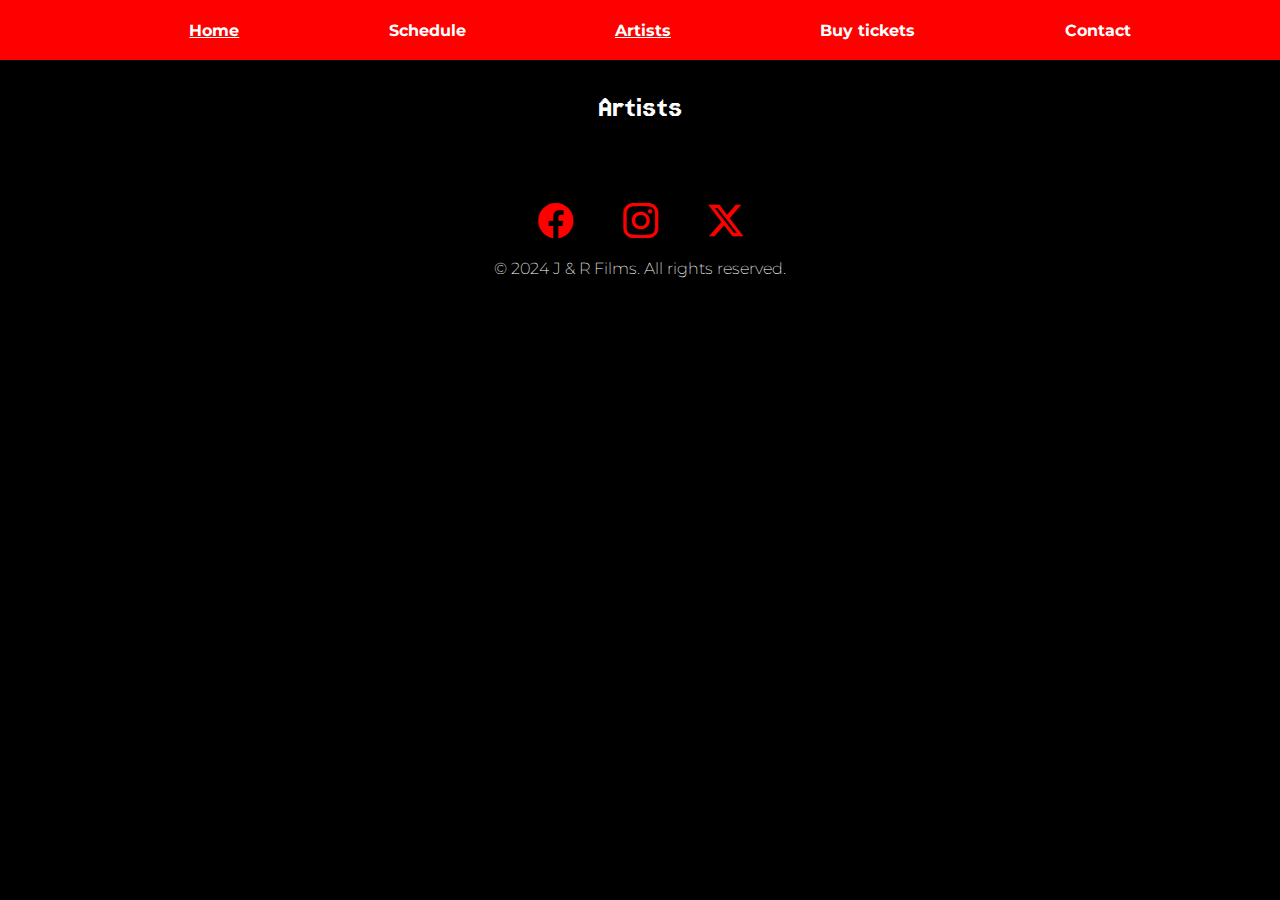
==== artists.html @ 6e3b70c7 "renaming clases flex-column and flex-row" ====
<!DOCTYPE html>
<html lang="en">
<head>
    <meta charset="UTF-8">
    <meta name="viewport" content="width=device-width, initial-scale=1.0">
    <title>J & R Films</title>
    <!-- Bootstrap icons -->
    <link rel="stylesheet" href="https://cdn.jsdelivr.net/npm/bootstrap-icons@1.11.3/font/bootstrap-icons.min.css">
    <!-- Google font - Jersey 15 -->
    <link rel="preconnect" href="https://fonts.googleapis.com">
    <link rel="preconnect" href="https://fonts.gstatic.com" crossorigin>
    <link href="https://fonts.googleapis.com/css2?family=Jersey+15&family=Montserrat:ital,wght@0,100..900;1,100..900&display=swap" rel="stylesheet">
    <!-- Google font - Montserrat -->
    <link rel="preconnect" href="https://fonts.googleapis.com">
    <link rel="preconnect" href="https://fonts.gstatic.com" crossorigin>
    <link href="https://fonts.googleapis.com/css2?family=Jersey+15&family=Montserrat:ital,wght@0,100..900;1,100..900&display=swap" rel="stylesheet">
    <link rel="stylesheet" href="css/styles.css">
</head>
<body>
    <header>
        <nav id="menu" class="raleway-regular">
            <ul>
                <li><a style="text-decoration: underline;" href="index.html">Home</a></li>
                <li><a href="#">Schedule</a></li>
                <li><a style="text-decoration: underline;" href="artists.html">Artists</a></li>
                <li><a href="purchase-ticket.html">Buy tickets</a></li>
                <li><a href="#">Contact</a></li>
            </ul>
        </nav>
    </header>
    <main>
        <div class="flex-column">
            <h1>Artists</h1>
        </div>
    </main>
    <footer>
        <div>
            <i class="bi bi-facebook"></i>
            <i class="bi bi-instagram"></i>
            <i class="bi bi-twitter-x"></i>
        </div>
        <p>&copy; 2024 J & R Films. All rights reserved.</p>
    </footer>
    <script type="text/javascript" src="js/mock-data.js"></script>
    <script type="text/javascript" src="js/app.js"></script>
</body>
</html>
---- css/styles.css ----
* {
    font-family: "Montserrat", sans-serif;
    font-weight: 200;
    color: white;
}

h1 {
    font-family: "Jersey 15", sans-serif;
}

button {
    background-color: red;
    padding: 10px;
    cursor: pointer;
    border-radius: 10px;
    font-weight: bold;
}

body {
    margin: 0;
    background-color: black;
}

.bi {
    color: red;
    font-size: 70px;
}

select, input {
    color: gray;
    height: 40px;
}

li {
    list-style: none;
}

/*
    menu styles
*/

#menu {
    background-color: red;
}

#menu>ul {
    display: flex;
    flex-direction: row;
    justify-content: space-evenly;
    list-style-type: none;
    height: 60px;
    align-items: center;
    margin: 0;
}

#menu>ul>li>a {
    cursor: pointer;
    text-decoration: none;
    font-weight: bold;
}

#menu>ul>li>a:hover {
    color: lightgray;
    cursor: pointer;
}

/*
    wallpaper-container styles
*/

#wallpaper-container {
    background-image: url('../img/spider-man-no-way-home-wallpaper.jpg');
    height:550px;
    background-size: cover;
    background-position: center;
    background-repeat: no-repeat;
}

/*
    footer styles
*/

footer {
    display: flex;
    flex-direction: column;
    align-items: center;
    padding: 45px;
}

footer div {
    display: flex;
    flex-direction: row;
    gap: 50px;
}

footer .bi {
    font-size: 35px;
}

/* flex-column */

.flex-column {
    display: flex;
    flex-direction: column;
    text-align: center;
    gap: 15px;
    padding: 0;
    margin: 10px;
}

#artist-list li {
    display: flex;
    flex-direction: row;
    gap: 0px;
    border: 3px dotted red;
    padding: 10px;
    border-radius: 10px;
    text-align: left;
    margin-left: 20%;
    margin-right: 20%;
}

#artist-list div {
    width: 50%;
}

#artist-list img {
    width: 50%;
}

.form {
    display: flex;
    flex-direction: column;
    gap: 20px;
    justify-content: center;
    text-align: center;
    border: 3px dotted red;
    border-radius: 10px;
    padding: 10px;
    margin-left: 30%;
    margin-right: 30%;
    
}

/* flex-row */

.flex-row {
    display: flex;
    flex-direction: row;
    justify-content: center;
    flex-wrap: wrap;
    gap: 20px;
    padding: 0;
}

.flex-row li {
    width: 300px;
    display: flex;
    flex-direction: column;
    gap: 0px;
    border: 3px dotted red;
    padding: 10px;
    border-radius: 10px;
    text-align: left;
}

.flex-row .bi {
    text-align: center;
}

img {
    width: 300px;
    height: 450px;
    border-radius: 10px;
}
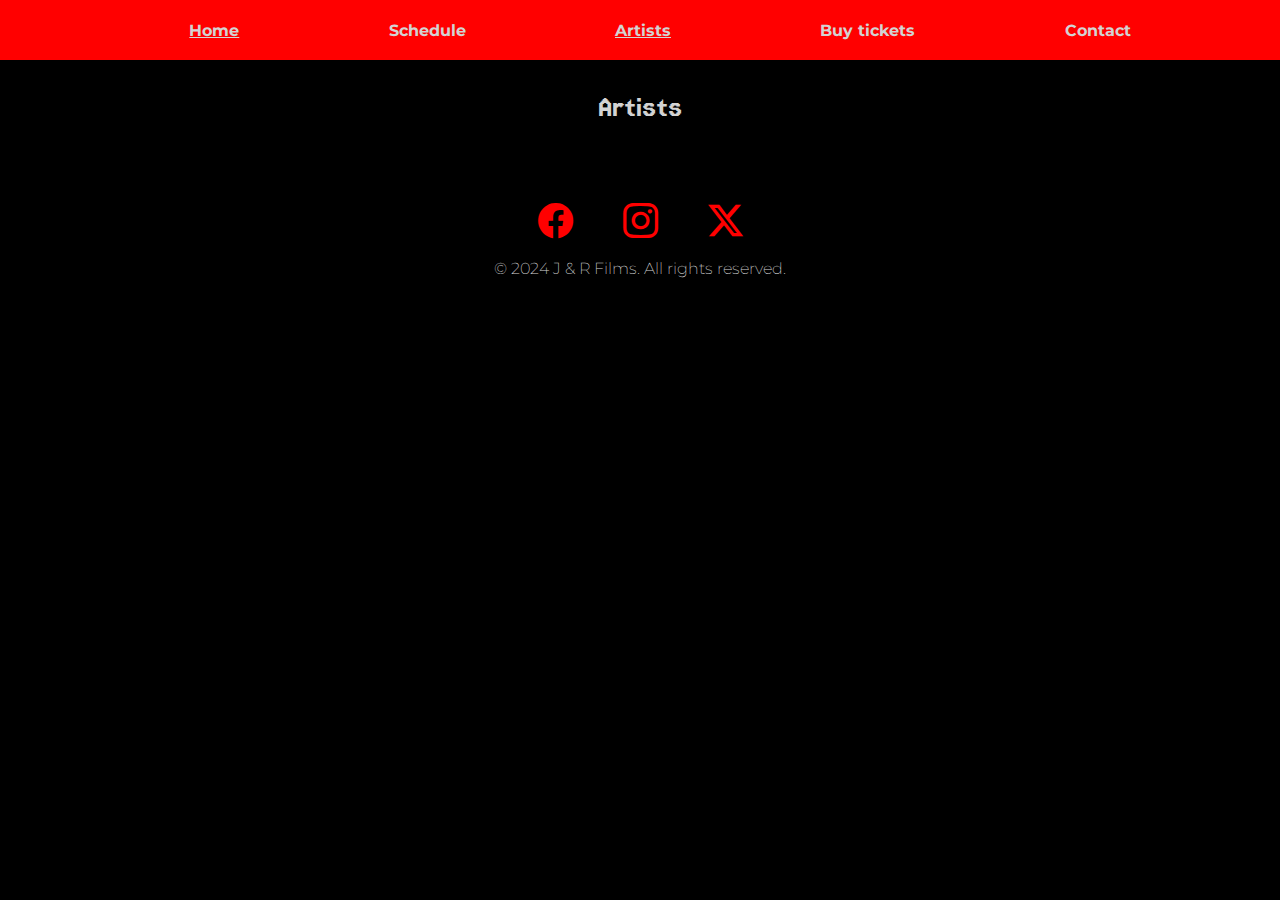
==== commit f296859d: "updating artists styles" ====
--- a/artists.html
+++ b/artists.html
@@ -29,7 +29,7 @@
         </nav>
     </header>
     <main>
-        <div class="flex-column">
+        <div class="flex-column container">
             <h1>Artists</h1>
         </div>
     </main>
--- a/css/styles.css
+++ b/css/styles.css
@@ -1,7 +1,7 @@
 * {
     font-family: "Montserrat", sans-serif;
     font-weight: 200;
-    color: white;
+    color: lightgray;
 }
 
 h1 {
@@ -9,11 +9,18 @@
 }
 
 button {
-    background-color: red;
     padding: 10px;
     cursor: pointer;
     border-radius: 10px;
     font-weight: bold;
+}
+
+.btn-primary {
+    background-color: red;
+}
+
+.btn-secondary {
+    background-color: black;
 }
 
 body {
@@ -31,13 +38,29 @@
     height: 40px;
 }
 
-li {
+ul {
     list-style: none;
 }
 
-/*
-    menu styles
-*/
+strong {
+    font-weight: 400;
+}
+
+.form {
+    display: flex;
+    flex-direction: column;
+    gap: 20px;
+    justify-content: center;
+    text-align: center;
+    border: 3px dotted red;
+    border-radius: 10px;
+    padding: 10px;
+    margin-left: 30%;
+    margin-right: 30%;
+    
+}
+
+/* menu */
 
 #menu {
     background-color: red;
@@ -47,7 +70,6 @@
     display: flex;
     flex-direction: row;
     justify-content: space-evenly;
-    list-style-type: none;
     height: 60px;
     align-items: center;
     margin: 0;
@@ -64,9 +86,7 @@
     cursor: pointer;
 }
 
-/*
-    wallpaper-container styles
-*/
+/* wallpaper-container */
 
 #wallpaper-container {
     background-image: url('../img/spider-man-no-way-home-wallpaper.jpg');
@@ -76,9 +96,7 @@
     background-repeat: no-repeat;
 }
 
-/*
-    footer styles
-*/
+/* footer */
 
 footer {
     display: flex;
@@ -102,66 +120,105 @@
 .flex-column {
     display: flex;
     flex-direction: column;
-    text-align: center;
-    gap: 15px;
-    padding: 0;
+}
+
+/* flex-row */
+
+.flex-row {
+    display: flex;
+    flex-direction: row;
+    justify-content: center;
+    flex-wrap: wrap;
+    gap: 20px;
+}
+
+/* films-list */
+
+#films-list > li {
+    display: flex;
+    flex-direction: column;
+    justify-content: center;
+    flex-wrap: wrap;
+    width: 300px;
+    background-color: red;
+    border-radius: 10px;
+    text-align: left;
+}
+
+#films-list > li > div {
+    display: flex;
+    flex-direction: column;
+    gap: 5px;
     margin: 10px;
 }
 
-#artist-list li {
-    display: flex;
-    flex-direction: row;
-    gap: 0px;
-    border: 3px dotted red;
-    padding: 10px;
-    border-radius: 10px;
+/* pricing-list */
+
+#pricing-list > li {
+    display: flex;
+    flex-direction: column;
+    justify-content: center;
+    flex-wrap: wrap;
+    border: 2px solid red;
+    padding: 50px;
+    border-radius: 10px;
+    text-align: center;
+    gap: 20px;
+}
+
+.ticket-icon {
+    font-size: 80px;
+}
+
+.ticket-name {
+    font-size: 20px;
+    text-transform: uppercase;
+    font-weight: bold;
+}
+
+.ticket-price {
+    font-size: 40px;
+    text-transform: uppercase;
+    font-weight: bold;
+}
+
+
+#pricing-list > li > div {
+    display: flex;
+    flex-direction: column;
+    gap: 12px;
     text-align: left;
+}
+
+.bi-small {
+    font-size: 18px;
+}
+
+/* artist-list */
+
+#artist-list > li {
+    display: flex;
+    flex-direction: row;
+    background-color: red;
+    margin: 10px;
+    text-align: left;
+    border-radius: 10px;
     margin-left: 20%;
     margin-right: 20%;
 }
 
-#artist-list div {
+#artist-list > li > img {
+    border-top-left-radius: 10px;
+    border-bottom-left-radius: 10px;
     width: 50%;
 }
 
-#artist-list img {
-    width: 50%;
-}
-
-.form {
-    display: flex;
-    flex-direction: column;
-    gap: 20px;
-    justify-content: center;
-    text-align: center;
-    border: 3px dotted red;
-    border-radius: 10px;
-    padding: 10px;
-    margin-left: 30%;
-    margin-right: 30%;
-    
-}
-
-/* flex-row */
-
-.flex-row {
-    display: flex;
-    flex-direction: row;
-    justify-content: center;
-    flex-wrap: wrap;
-    gap: 20px;
-    padding: 0;
-}
-
-.flex-row li {
-    width: 300px;
-    display: flex;
-    flex-direction: column;
-    gap: 0px;
-    border: 3px dotted red;
-    padding: 10px;
-    border-radius: 10px;
-    text-align: left;
+#artist-list > li > div {
+    display: flex;
+    flex-direction: column;
+    justify-content: center;
+    padding: 40px;
+    gap: 10px;
 }
 
 .flex-row .bi {
@@ -171,5 +228,10 @@
 img {
     width: 300px;
     height: 450px;
-    border-radius: 10px;
-}
+}
+
+.container {
+    text-align: center;
+    padding: 0;
+    margin: 10px;
+}
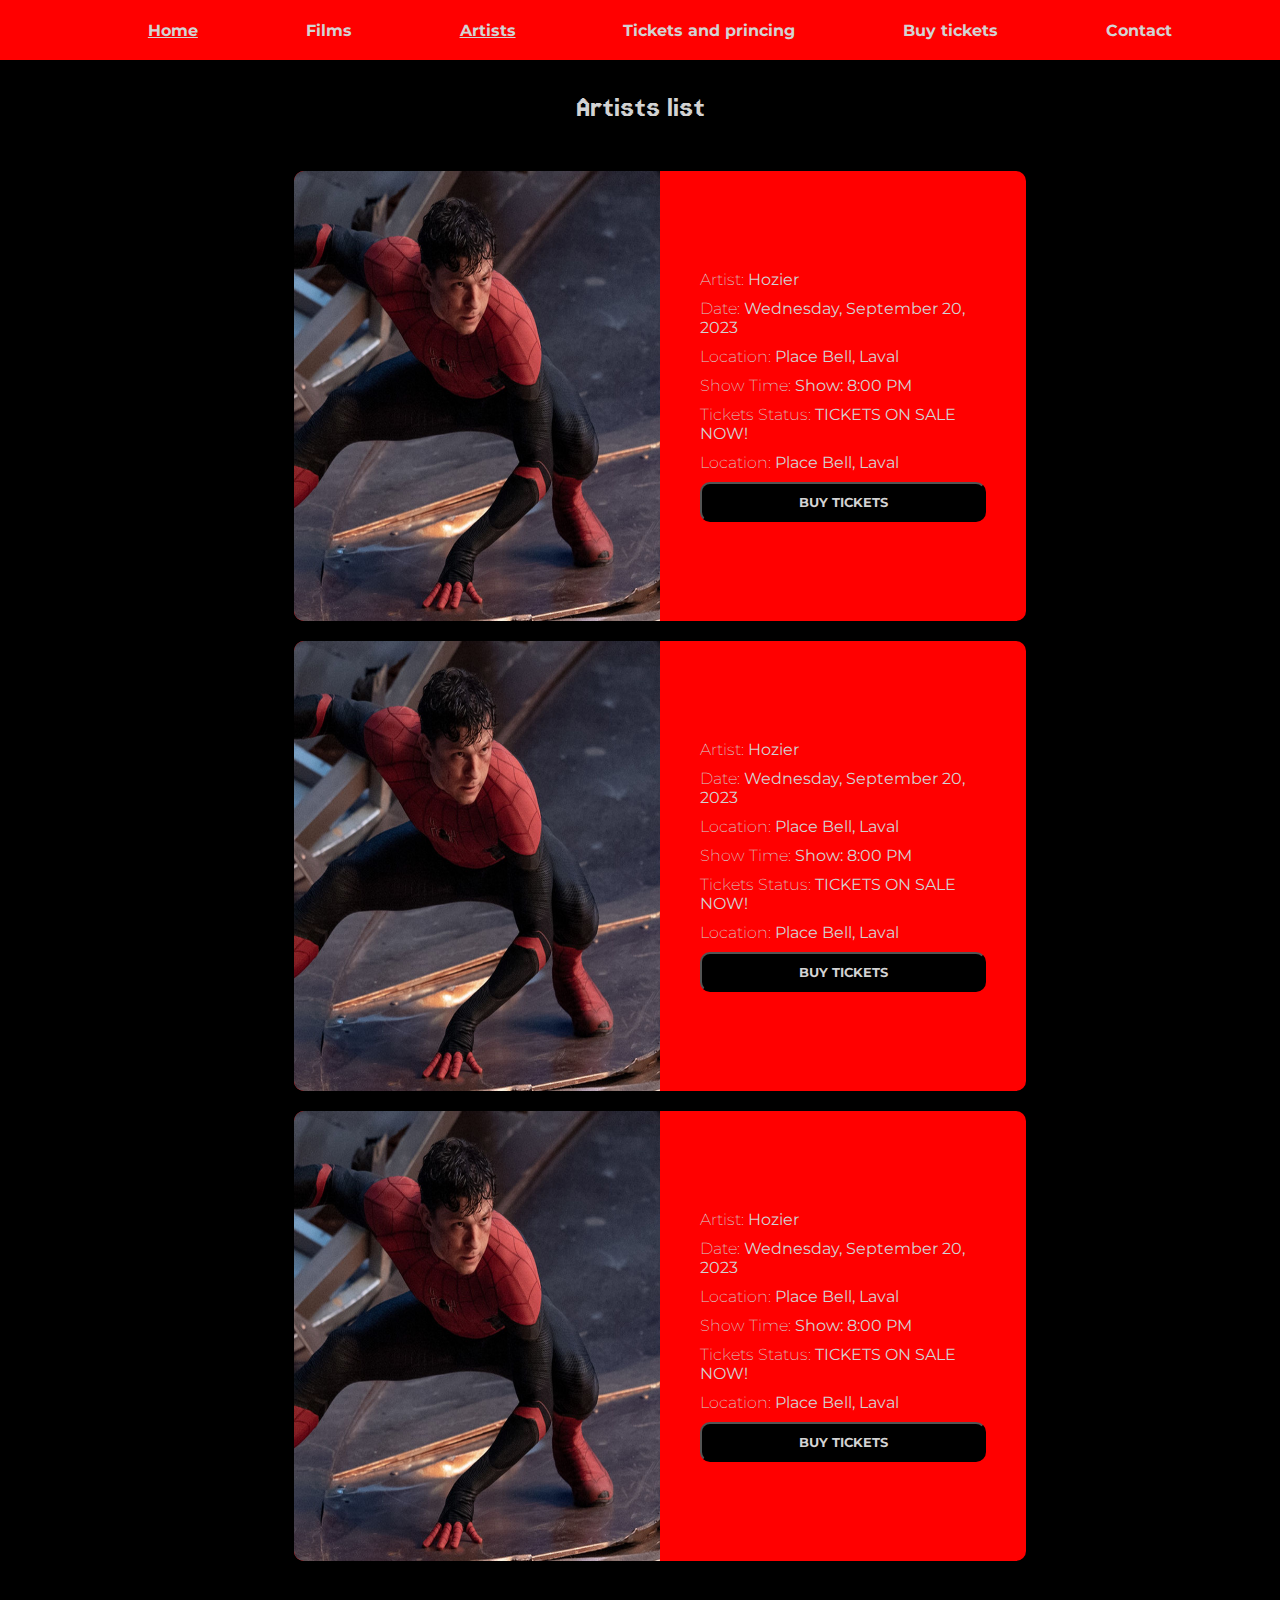
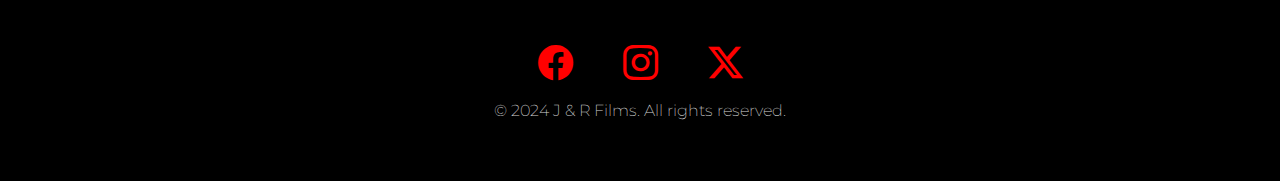
==== commit 09905e1f: "optimizations" ====
--- a/artists.html
+++ b/artists.html
@@ -21,8 +21,9 @@
         <nav id="menu" class="raleway-regular">
             <ul>
                 <li><a style="text-decoration: underline;" href="index.html">Home</a></li>
-                <li><a href="#">Schedule</a></li>
+                <li><a href="films.html">Films</a></li>
                 <li><a style="text-decoration: underline;" href="artists.html">Artists</a></li>
+                <li><a href="tickets-and-princing.html">Tickets and princing</a></li>
                 <li><a href="purchase-ticket.html">Buy tickets</a></li>
                 <li><a href="#">Contact</a></li>
             </ul>
@@ -30,7 +31,8 @@
     </header>
     <main>
         <div class="flex-column container">
-            <h1>Artists</h1>
+            <h1>Artists list</h1>
+            <ul class="flex-column" id="artist-list"></ul>
         </div>
     </main>
     <footer>
@@ -41,7 +43,6 @@
         </div>
         <p>&copy; 2024 J & R Films. All rights reserved.</p>
     </footer>
-    <script type="text/javascript" src="js/mock-data.js"></script>
-    <script type="text/javascript" src="js/app.js"></script>
+    <script type="text/javascript" src="js/artists.js"></script>
 </body>
 </html>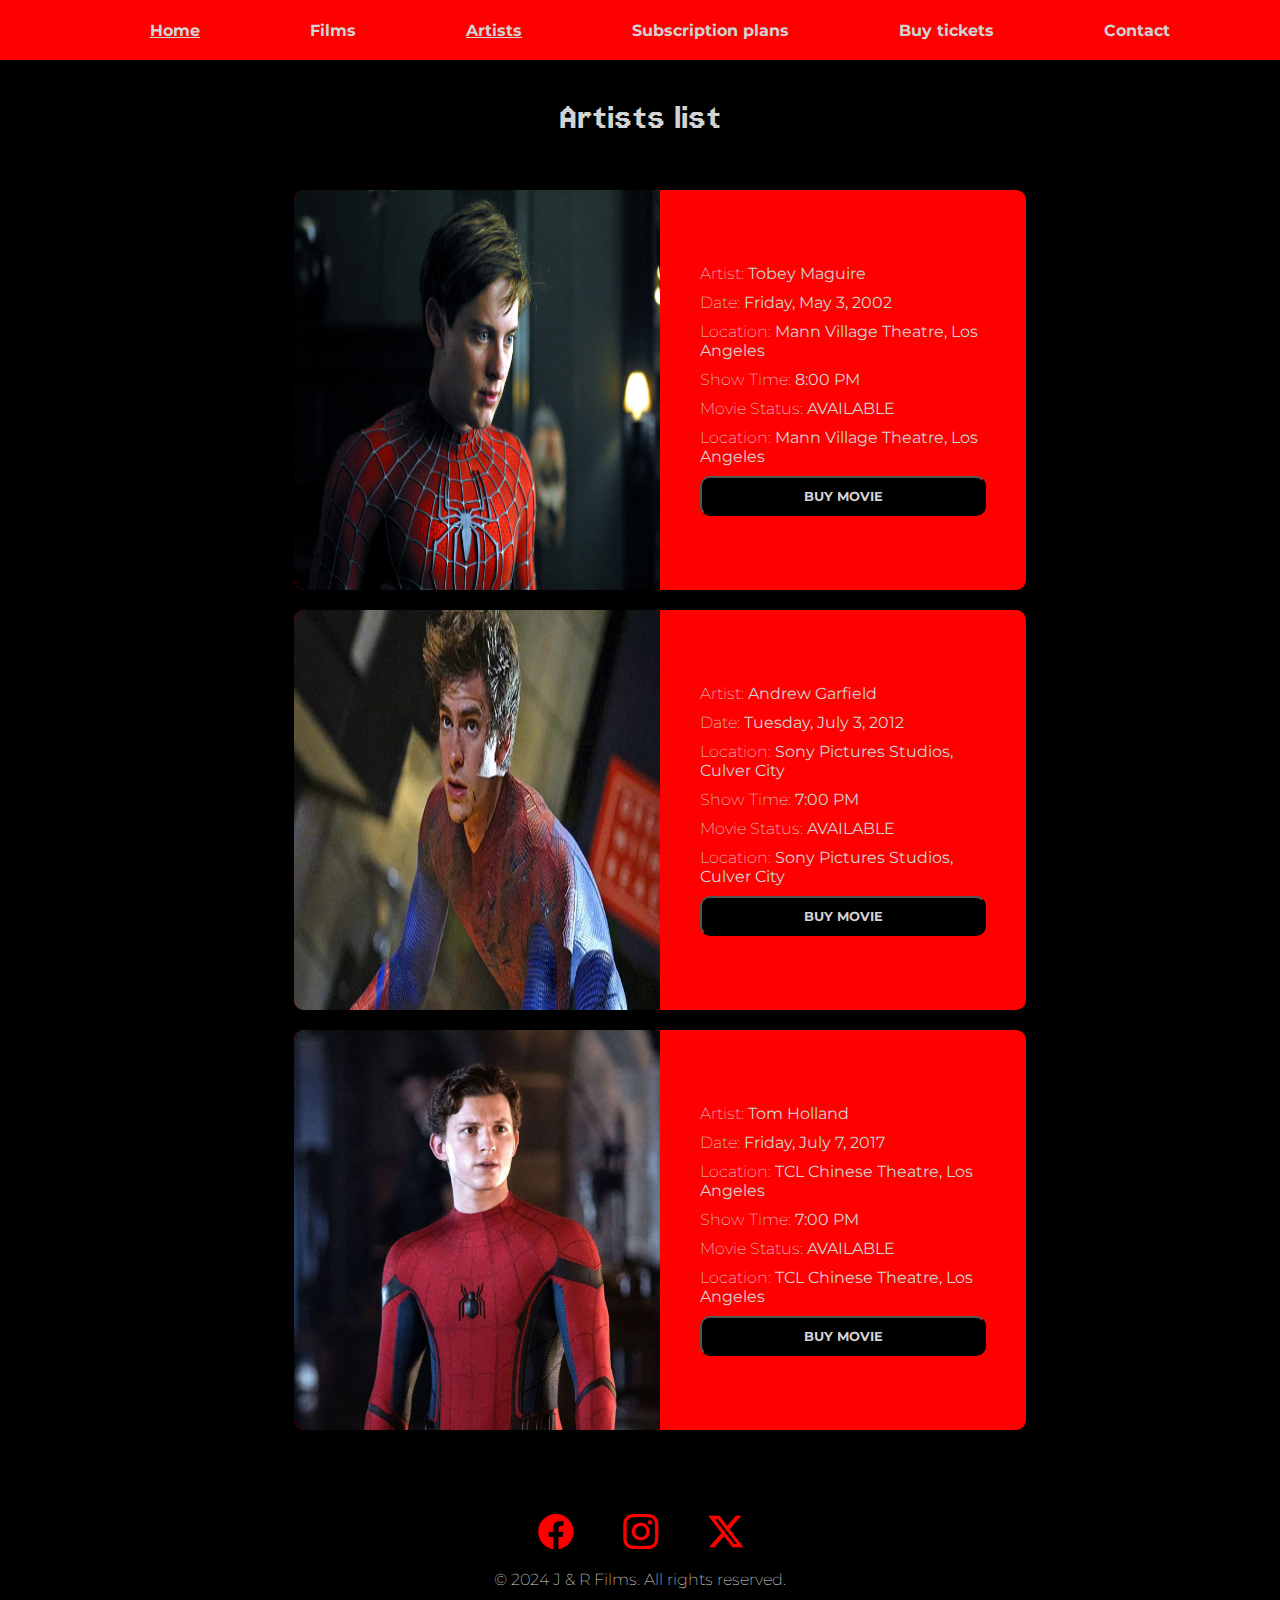
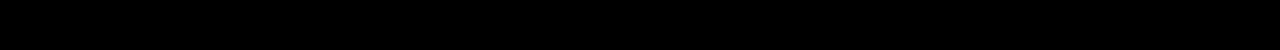
==== commit 2cd7bf49: "updating, subscription plans" ====
--- a/artists.html
+++ b/artists.html
@@ -23,7 +23,7 @@
                 <li><a style="text-decoration: underline;" href="index.html">Home</a></li>
                 <li><a href="films.html">Films</a></li>
                 <li><a style="text-decoration: underline;" href="artists.html">Artists</a></li>
-                <li><a href="tickets-and-princing.html">Tickets and princing</a></li>
+                <li><a href="subscription-plans.html">Subscription plans</a></li>
                 <li><a href="purchase-ticket.html">Buy tickets</a></li>
                 <li><a href="#">Contact</a></li>
             </ul>
--- a/css/styles.css
+++ b/css/styles.css
@@ -6,6 +6,7 @@
 
 h1 {
     font-family: "Jersey 15", sans-serif;
+    font-size: 40px;
 }
 
 button {
@@ -34,7 +35,7 @@
 }
 
 select, input {
-    color: gray;
+    color: black;
     height: 40px;
 }
 
@@ -152,6 +153,11 @@
     margin: 10px;
 }
 
+#films-list > li > img {
+    border-top-left-radius: 10px;
+    border-top-right-radius: 10px;
+}
+
 /* pricing-list */
 
 #pricing-list > li {
@@ -227,7 +233,7 @@
 
 img {
     width: 300px;
-    height: 450px;
+    height: 400px;
 }
 
 .container {
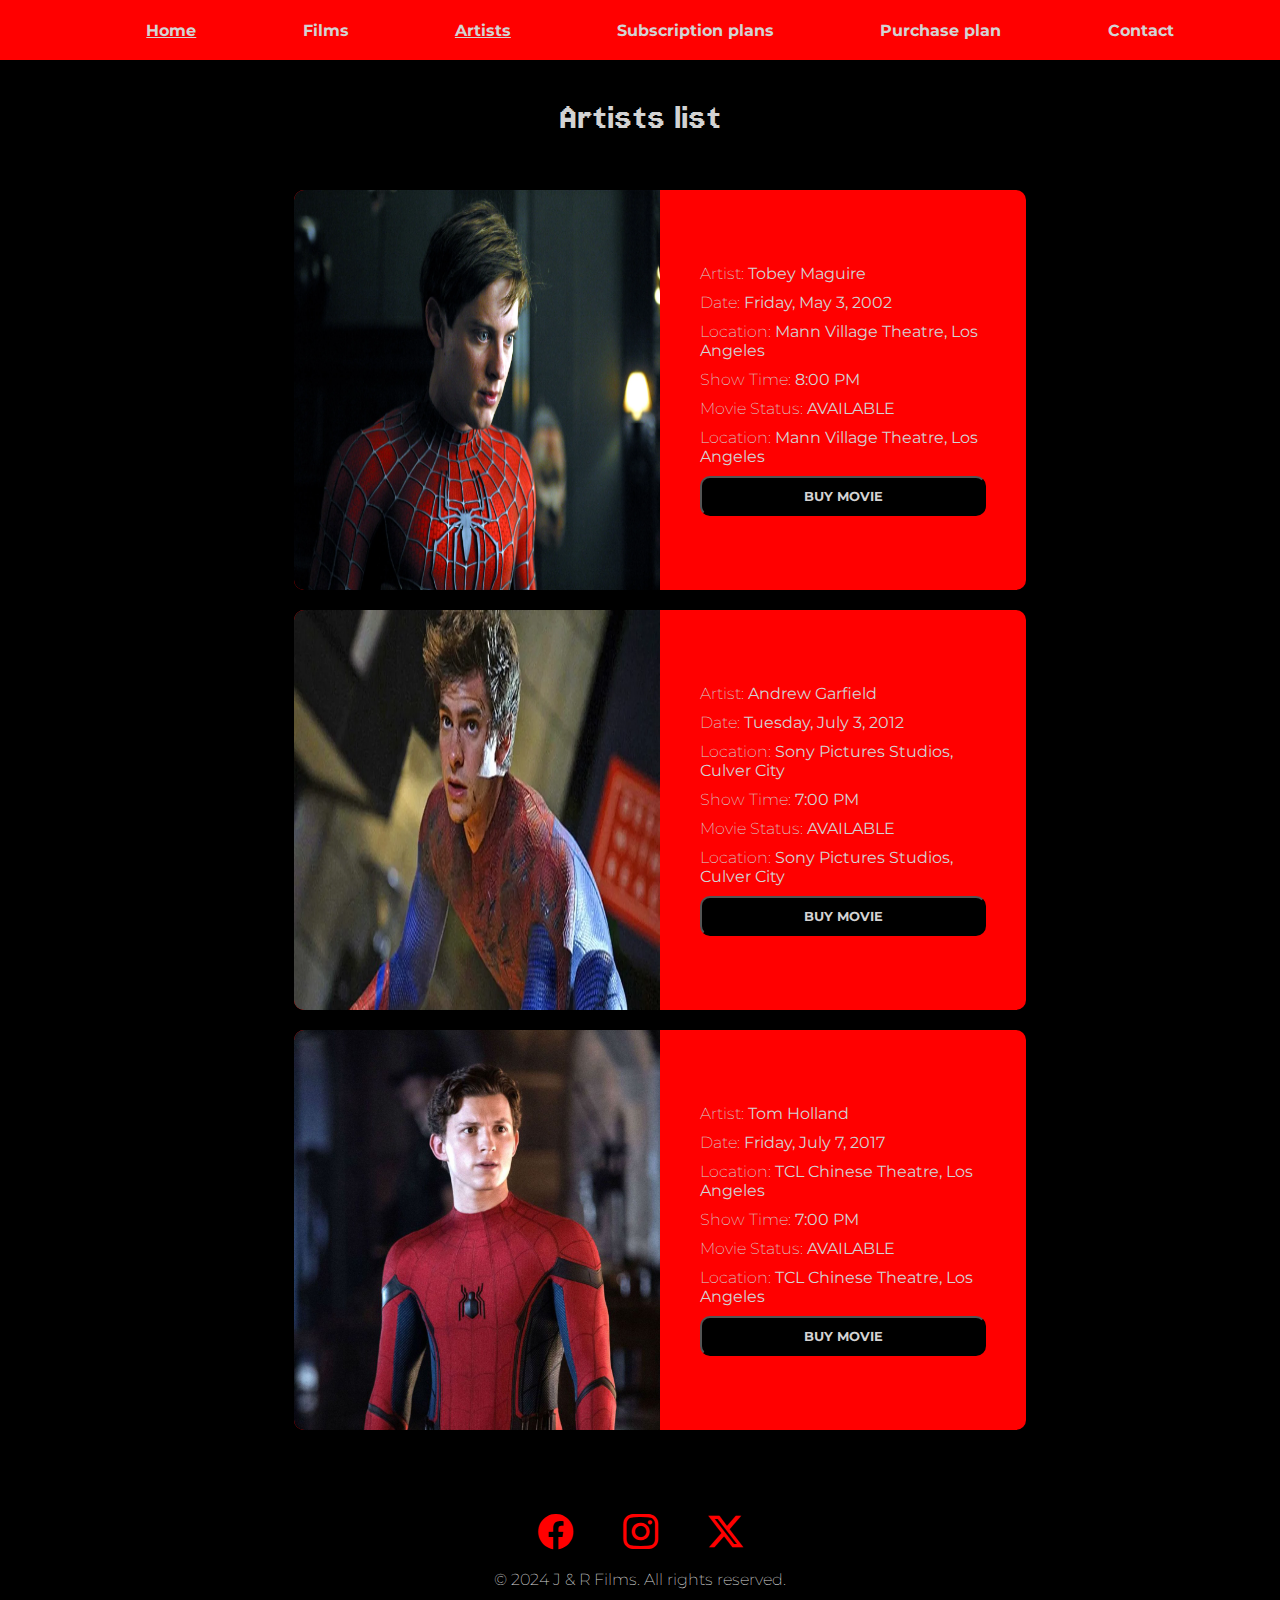
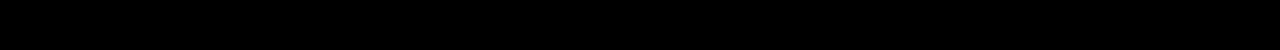
==== commit ace03f43: "renaming tickets to plans" ====
--- a/artists.html
+++ b/artists.html
@@ -24,7 +24,7 @@
                 <li><a href="films.html">Films</a></li>
                 <li><a style="text-decoration: underline;" href="artists.html">Artists</a></li>
                 <li><a href="subscription-plans.html">Subscription plans</a></li>
-                <li><a href="purchase-ticket.html">Buy tickets</a></li>
+                <li><a href="purchase-ticket.html">Purchase plan</a></li>
                 <li><a href="#">Contact</a></li>
             </ul>
         </nav>
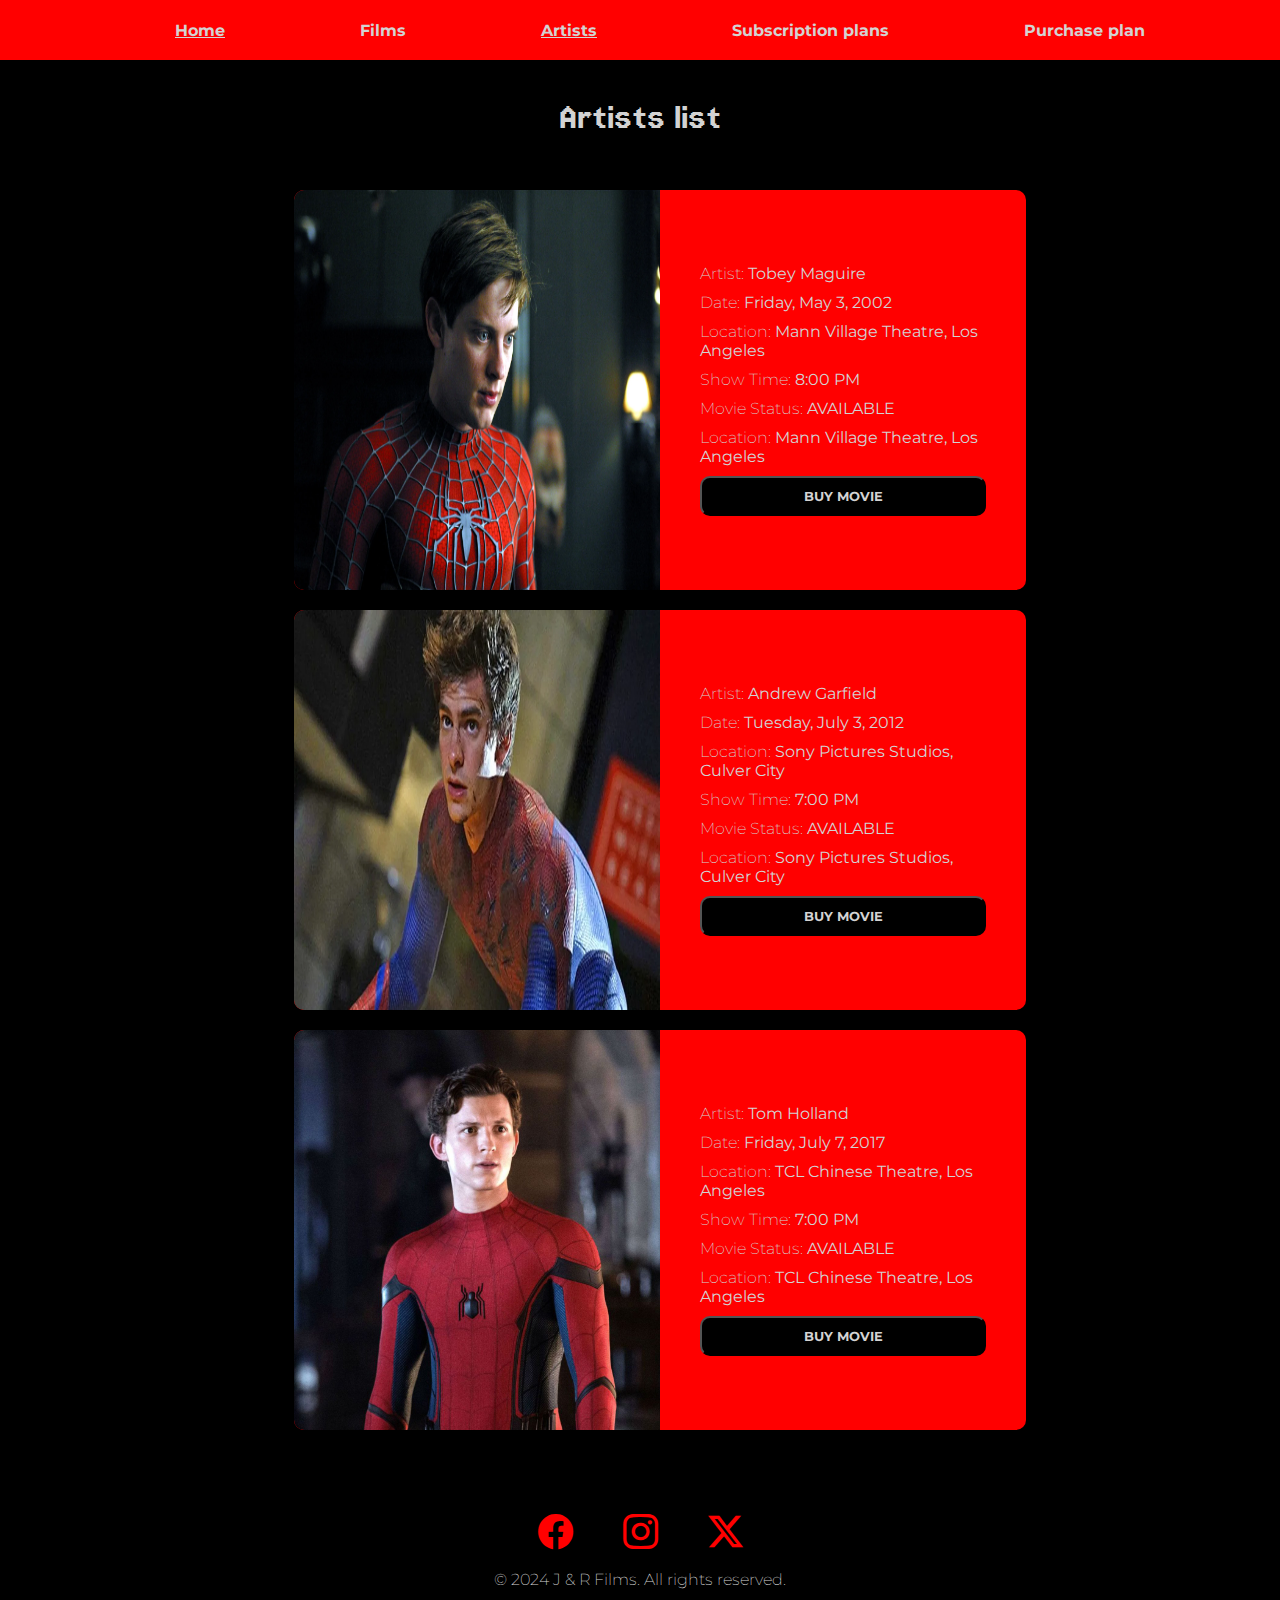
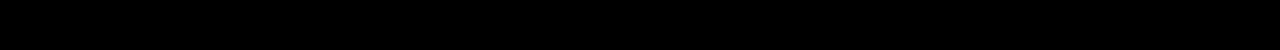
==== commit 0106e21b: "removing unused image and option" ====
--- a/artists.html
+++ b/artists.html
@@ -24,8 +24,7 @@
                 <li><a href="films.html">Films</a></li>
                 <li><a style="text-decoration: underline;" href="artists.html">Artists</a></li>
                 <li><a href="subscription-plans.html">Subscription plans</a></li>
-                <li><a href="purchase-ticket.html">Purchase plan</a></li>
-                <li><a href="#">Contact</a></li>
+                <li><a href="purchase-plan.html">Purchase plan</a></li>
             </ul>
         </nav>
     </header>
--- a/css/styles.css
+++ b/css/styles.css
@@ -138,7 +138,6 @@
 #films-list > li {
     display: flex;
     flex-direction: column;
-    justify-content: center;
     flex-wrap: wrap;
     width: 300px;
     background-color: red;
@@ -172,17 +171,17 @@
     gap: 20px;
 }
 
-.ticket-icon {
+.plan-icon {
     font-size: 80px;
 }
 
-.ticket-name {
+.plan-name {
     font-size: 20px;
     text-transform: uppercase;
     font-weight: bold;
 }
 
-.ticket-price {
+.plan-price {
     font-size: 40px;
     text-transform: uppercase;
     font-weight: bold;
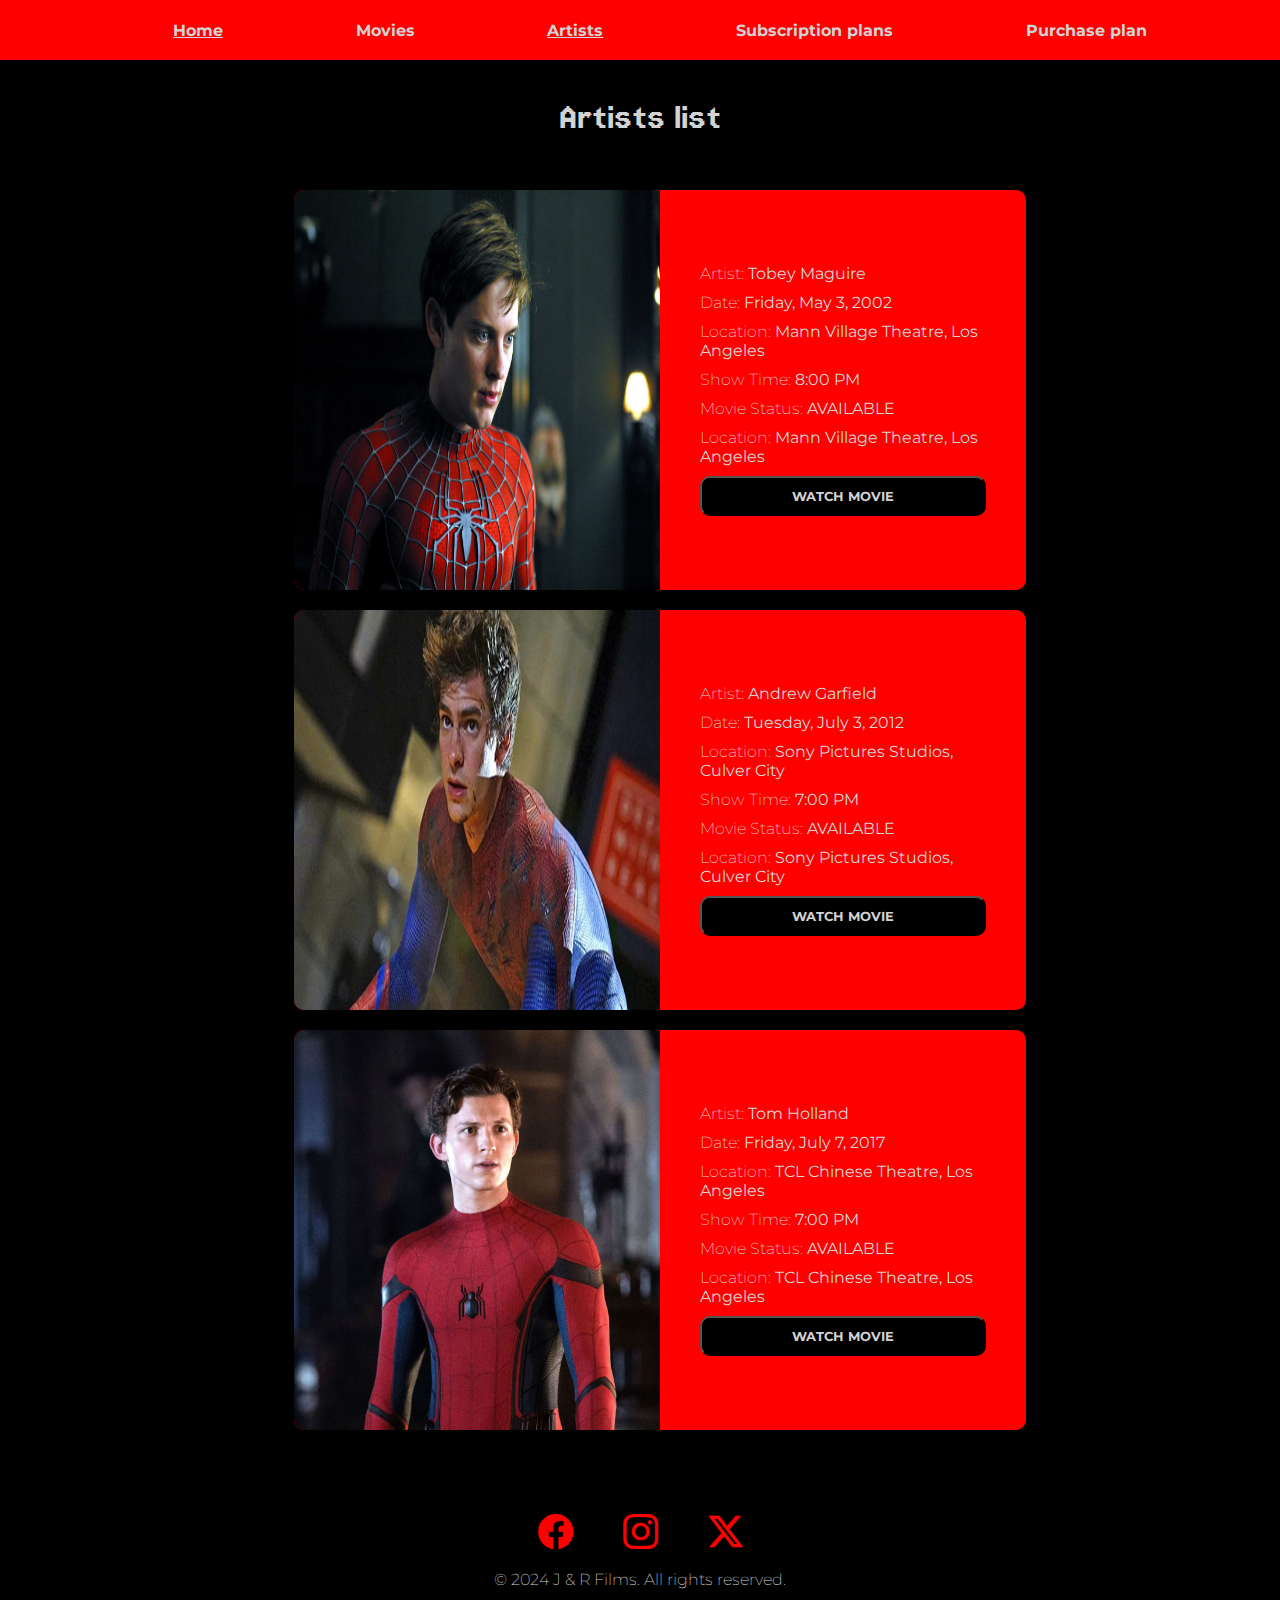
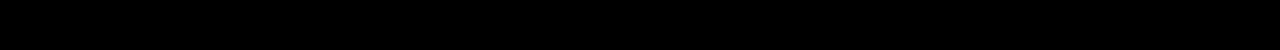
==== commit 60f25706: "updating films to movies" ====
--- a/artists.html
+++ b/artists.html
@@ -21,7 +21,7 @@
         <nav id="menu" class="raleway-regular">
             <ul>
                 <li><a style="text-decoration: underline;" href="index.html">Home</a></li>
-                <li><a href="films.html">Films</a></li>
+                <li><a href="films.html">Movies</a></li>
                 <li><a style="text-decoration: underline;" href="artists.html">Artists</a></li>
                 <li><a href="subscription-plans.html">Subscription plans</a></li>
                 <li><a href="purchase-plan.html">Purchase plan</a></li>
